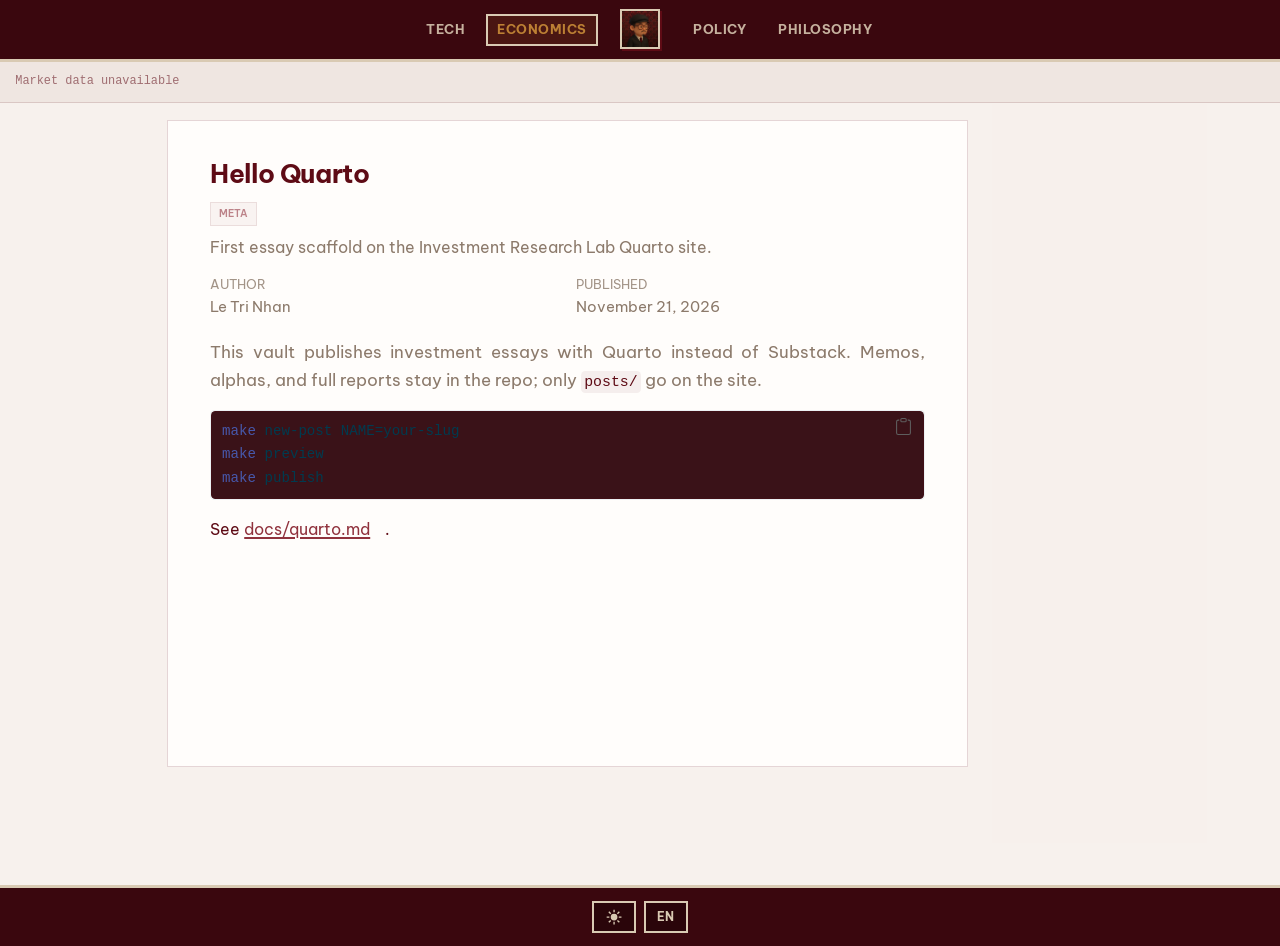
==== posts/hello-quarto/index.html @ e397a60c "Built site for gh-pages" ====
<!DOCTYPE html>
<html xmlns="http://www.w3.org/1999/xhtml" lang="en" xml:lang="en"><head>

<meta charset="utf-8">
<meta name="generator" content="quarto-1.7.32">

<meta name="viewport" content="width=device-width, initial-scale=1.0, user-scalable=yes">

<meta name="author" content="Le Tri Nhan">
<meta name="dcterms.date" content="2026-11-21">
<meta name="description" content="First essay scaffold on the Investment Research Lab Quarto site.">

<title>Hello Quarto – Economic Lab</title>
<style>
code{white-space: pre-wrap;}
span.smallcaps{font-variant: small-caps;}
div.columns{display: flex; gap: min(4vw, 1.5em);}
div.column{flex: auto; overflow-x: auto;}
div.hanging-indent{margin-left: 1.5em; text-indent: -1.5em;}
ul.task-list{list-style: none;}
ul.task-list li input[type="checkbox"] {
  width: 0.8em;
  margin: 0 0.8em 0.2em -1em; /* quarto-specific, see https://github.com/quarto-dev/quarto-cli/issues/4556 */ 
  vertical-align: middle;
}
/* CSS for syntax highlighting */
html { -webkit-text-size-adjust: 100%; }
pre > code.sourceCode { white-space: pre; position: relative; }
pre > code.sourceCode > span { display: inline-block; line-height: 1.25; }
pre > code.sourceCode > span:empty { height: 1.2em; }
.sourceCode { overflow: visible; }
code.sourceCode > span { color: inherit; text-decoration: inherit; }
div.sourceCode { margin: 1em 0; }
pre.sourceCode { margin: 0; }
@media screen {
div.sourceCode { overflow: auto; }
}
@media print {
pre > code.sourceCode { white-space: pre-wrap; }
pre > code.sourceCode > span { text-indent: -5em; padding-left: 5em; }
}
pre.numberSource code
  { counter-reset: source-line 0; }
pre.numberSource code > span
  { position: relative; left: -4em; counter-increment: source-line; }
pre.numberSource code > span > a:first-child::before
  { content: counter(source-line);
    position: relative; left: -1em; text-align: right; vertical-align: baseline;
    border: none; display: inline-block;
    -webkit-touch-callout: none; -webkit-user-select: none;
    -khtml-user-select: none; -moz-user-select: none;
    -ms-user-select: none; user-select: none;
    padding: 0 4px; width: 4em;
  }
pre.numberSource { margin-left: 3em;  padding-left: 4px; }
div.sourceCode
  {   }
@media screen {
pre > code.sourceCode > span > a:first-child::before { text-decoration: underline; }
}
</style>


<script src="../../site_libs/quarto-nav/quarto-nav.js"></script>
<script src="../../site_libs/quarto-nav/headroom.min.js"></script>
<link href="../../styles/favicon.svg" rel="icon" type="image/svg+xml">
<script src="../../site_libs/clipboard/clipboard.min.js"></script>
<script src="../../site_libs/quarto-html/quarto.js" type="module"></script>
<script src="../../site_libs/quarto-html/tabsets/tabsets.js" type="module"></script>
<script src="../../site_libs/quarto-html/popper.min.js"></script>
<script src="../../site_libs/quarto-html/tippy.umd.min.js"></script>
<script src="../../site_libs/quarto-html/anchor.min.js"></script>
<link href="../../site_libs/quarto-html/tippy.css" rel="stylesheet">
<link href="../../site_libs/quarto-html/quarto-syntax-highlighting-37eea08aefeeee20ff55810ff984fec1.css" rel="stylesheet" id="quarto-text-highlighting-styles">
<script src="../../site_libs/bootstrap/bootstrap.min.js"></script>
<link href="../../site_libs/bootstrap/bootstrap-icons.css" rel="stylesheet">
<link href="../../site_libs/bootstrap/bootstrap-223701aa025dce9971712043ead1b93d.min.css" rel="stylesheet" append-hash="true" id="quarto-bootstrap" data-mode="light">
<script id="quarto-search-options" type="application/json">{
  "language": {
    "search-no-results-text": "No results",
    "search-matching-documents-text": "matching documents",
    "search-copy-link-title": "Copy link to search",
    "search-hide-matches-text": "Hide additional matches",
    "search-more-match-text": "more match in this document",
    "search-more-matches-text": "more matches in this document",
    "search-clear-button-title": "Clear",
    "search-text-placeholder": "",
    "search-detached-cancel-button-title": "Cancel",
    "search-submit-button-title": "Submit",
    "search-label": "Search"
  }
}</script>
<script>
(function () {
  try {
    var t = localStorage.getItem("letrinhan-site-theme");
    if (t !== "light" && t !== "dark") {
      t = window.matchMedia("(prefers-color-scheme: light)").matches
        ? "light"
        : "dark";
    }
    document.documentElement.dataset.theme = t;
  } catch (e) {
    document.documentElement.dataset.theme = "dark";
  }

  try {
    var l = localStorage.getItem("letrinhan-site-locale");
    if (l !== "vi" && l !== "en") {
      l = (navigator.language || "vi").toLowerCase().startsWith("vi")
        ? "vi"
        : "en";
    }
    document.documentElement.dataset.lang = l;
  } catch (e) {
    document.documentElement.dataset.lang = "vi";
  }
})();
</script>


</head>

<body class="nav-fixed quarto-light">

<div id="quarto-search-results"></div>
  <header id="quarto-header" class="headroom fixed-top">
    <nav class="navbar navbar-expand-lg " data-bs-theme="dark">
      <div class="navbar-container container-fluid">
      <div class="navbar-brand-container mx-auto">
    <a href="../../index.html" class="navbar-brand navbar-brand-logo">
    <img src="../../styles/avatar.jpg" alt="Le Tri Nhan" class="navbar-logo">
    </a>
  </div>
          <button class="navbar-toggler" type="button" data-bs-toggle="collapse" data-bs-target="#navbarCollapse" aria-controls="navbarCollapse" role="menu" aria-expanded="false" aria-label="Toggle navigation" onclick="if (window.quartoToggleHeadroom) { window.quartoToggleHeadroom(); }">
  <span class="navbar-toggler-icon"></span>
</button>
          <div class="collapse navbar-collapse" id="navbarCollapse">
            <ul class="navbar-nav navbar-nav-scroll me-auto">
  <li class="nav-item">
    <a class="nav-link" href="https://letrinhandn.github.io/tech-lab/"> 
<span class="menu-text">Tech</span></a>
  </li>  
  <li class="nav-item">
    <a class="nav-link" href="https://letrinhandn.github.io/economic-lab/"> 
<span class="menu-text">Economics</span></a>
  </li>  
</ul>
            <ul class="navbar-nav navbar-nav-scroll ms-auto">
  <li class="nav-item">
    <a class="nav-link" href="https://letrinhandn.github.io/policy-lab/"> 
<span class="menu-text">Policy</span></a>
  </li>  
  <li class="nav-item">
    <a class="nav-link" href="https://letrinhandn.github.io/philosophy-lab/"> 
<span class="menu-text">Philosophy</span></a>
  </li>  
</ul>
          </div> <!-- /navcollapse -->
            <div class="quarto-navbar-tools">
</div>
      </div> <!-- /container-fluid -->
    </nav>
</header>
<!-- content -->
<div id="quarto-content" class="quarto-container page-columns page-rows-contents page-layout-article page-navbar">
<!-- sidebar -->
<!-- margin-sidebar -->
    <div id="quarto-margin-sidebar" class="sidebar margin-sidebar zindex-bottom">
        
    </div>
<!-- main -->
<main class="content" id="quarto-document-content">

<header id="title-block-header" class="quarto-title-block default">
<div class="quarto-title">
<h1 class="title">Hello Quarto</h1>
  <div class="quarto-categories">
    <div class="quarto-category">meta</div>
  </div>
  </div>

<div>
  <div class="description">
    First essay scaffold on the Investment Research Lab Quarto site.
  </div>
</div>


<div class="quarto-title-meta">

    <div>
    <div class="quarto-title-meta-heading">Author</div>
    <div class="quarto-title-meta-contents">
             <p>Le Tri Nhan </p>
          </div>
  </div>
    
    <div>
    <div class="quarto-title-meta-heading">Published</div>
    <div class="quarto-title-meta-contents">
      <p class="date">November 21, 2026</p>
    </div>
  </div>
  
    
  </div>
  


</header>


<p>This vault publishes investment essays with Quarto instead of Substack. Memos, alphas, and full reports stay in the repo; only <code>posts/</code> go on the site.</p>
<div class="sourceCode" id="cb1"><pre class="sourceCode bash code-with-copy"><code class="sourceCode bash"><span id="cb1-1"><a href="#cb1-1" aria-hidden="true" tabindex="-1"></a><span class="fu">make</span> new-post NAME=your-slug</span>
<span id="cb1-2"><a href="#cb1-2" aria-hidden="true" tabindex="-1"></a><span class="fu">make</span> preview</span>
<span id="cb1-3"><a href="#cb1-3" aria-hidden="true" tabindex="-1"></a><span class="fu">make</span> publish</span></code><button title="Copy to Clipboard" class="code-copy-button"><i class="bi"></i></button></pre></div>
<p>See <a href="../../docs/quarto.md">docs/quarto.md</a>.</p>



</main> <!-- /main -->
<script>
document.addEventListener("DOMContentLoaded", function () {
  var THEME_KEY = "letrinhan-site-theme";
  var LANG_KEY = "letrinhan-site-locale";

  /* Keep in sync with hub LOCAL_SITE_BASE + local preview ports */
  var PROD_ORIGIN = "https://letrinhandn.github.io";
  var LOCAL_BASE = {
    "tech-lab": "http://127.0.0.1:4202/",
    "economic-lab": "http://127.0.0.1:4203/",
    "policy-lab": "http://127.0.0.1:4204/",
    "philosophy-lab": "http://127.0.0.1:4201/",
    "letrinhan-site": "http://127.0.0.1:5173/letrinhan-site/",
  };
  var PORT_LAB = {
    "4201": "philosophy-lab",
    "4202": "tech-lab",
    "4203": "economic-lab",
    "4204": "policy-lab",
    "5173": "letrinhan-site",
  };

  function isLocalHost() {
    var h = location.hostname;
    return h === "localhost" || h === "127.0.0.1";
  }

  function resolveSiteHref(href) {
    if (!href || !isLocalHost()) return href;
    try {
      var url = new URL(href, location.href);
      if (url.hostname !== "letrinhandn.github.io") return href;
      var parts = url.pathname.split("/").filter(Boolean);
      var key = parts[0];
      if (!key || !LOCAL_BASE[key]) return href;
      var rest = parts.slice(1).join("/");
      if (!rest) return LOCAL_BASE[key];
      return (
        LOCAL_BASE[key] + rest + (url.pathname.endsWith("/") ? "/" : "")
      );
    } catch (e) {
      return href;
    }
  }

  function rewriteLocalNav() {
    if (!isLocalHost()) return;
    document
      .querySelectorAll('a[href*="letrinhandn.github.io"]')
      .forEach(function (a) {
        var next = resolveSiteHref(a.getAttribute("href"));
        if (next) a.setAttribute("href", next);
      });

    var labKey = PORT_LAB[location.port] || null;
    if (!labKey) {
      var m = location.pathname.match(
        /\/(tech-lab|economic-lab|policy-lab|philosophy-lab|letrinhan-site)(?:\/|$)/
      );
      if (m) labKey = m[1];
    }
    if (!labKey) return;

    var localHref = LOCAL_BASE[labKey];
    document.querySelectorAll(".navbar-nav .nav-link").forEach(function (a) {
      var href = a.getAttribute("href") || "";
      var on =
        href === localHref ||
        href.indexOf(PROD_ORIGIN + "/" + labKey) === 0 ||
        (localHref && href.indexOf(localHref) === 0);
      if (on) {
        a.classList.add("active");
        a.setAttribute("aria-current", "page");
      }
    });
  }

  var brand = document.querySelector(".navbar-brand");
  if (brand) {
    brand.setAttribute(
      "href",
      resolveSiteHref("https://letrinhandn.github.io/letrinhan-site/")
    );
  }

  rewriteLocalNav();

  document.querySelectorAll(".quarto-listing-category-title").forEach(function (el) {
    el.textContent = "Tags";
  });

  function readTheme() {
    try {
      var t = localStorage.getItem(THEME_KEY);
      if (t === "light" || t === "dark") return t;
    } catch (e) {}
    return document.documentElement.dataset.theme === "light" ? "light" : "dark";
  }

  function readLang() {
    try {
      var l = localStorage.getItem(LANG_KEY);
      if (l === "vi" || l === "en") return l;
    } catch (e) {}
    return (navigator.language || "vi").toLowerCase().startsWith("vi") ? "vi" : "en";
  }

  function sunSvg() {
    return '<svg viewBox="0 0 24 24" aria-hidden="true" fill="none" stroke="currentColor" stroke-width="2"><circle cx="12" cy="12" r="4"/><path stroke-linecap="square" d="M12 2v2M12 20v2M4.9 4.9l1.4 1.4M17.7 17.7l1.4 1.4M2 12h2M20 12h2M4.9 19.1l1.4-1.4M17.7 6.3l1.4-1.4"/></svg>';
  }

  function moonSvg() {
    return '<svg viewBox="0 0 24 24" aria-hidden="true" fill="currentColor"><path d="M20.5 14.2A8.5 8.5 0 0 1 9.8 3.5 7 7 0 1 0 20.5 14.2Z"/></svg>';
  }

  function applyTheme(theme) {
    document.documentElement.dataset.theme = theme;
    try {
      localStorage.setItem(THEME_KEY, theme);
    } catch (e) {}
    var btn = document.getElementById("theme-chip");
    if (btn) {
      btn.innerHTML = theme === "dark" ? moonSvg() : sunSvg();
      btn.setAttribute("aria-pressed", theme === "dark" ? "true" : "false");
    }
  }

  function applyLang(lang) {
    if (lang !== "vi" && lang !== "en") lang = "vi";
    try {
      localStorage.setItem(LANG_KEY, lang);
    } catch (e) {}
    document.documentElement.dataset.lang = lang;
    var btn = document.getElementById("lang-chip");
    if (btn) btn.textContent = lang === "vi" ? "VI" : "EN";
    buildLangToc(lang);
  }

  // Quarto skips TOC when headings live inside .lang-vi / .lang-en — rebuild for active locale
  function buildLangToc(lang) {
    var sidebar = document.getElementById("quarto-margin-sidebar");
    if (!sidebar) return;
    if (!document.querySelector(".lang-vi, .lang-en")) return;

    var root = document.querySelector(lang === "en" ? ".lang-en" : ".lang-vi");
    if (!root) {
      sidebar.innerHTML = "";
      return;
    }

    var heads = root.querySelectorAll("h2, h3");
    if (!heads.length) {
      sidebar.innerHTML = "";
      return;
    }

    var title = lang === "en" ? "On this page" : "Trong trang này";
    var html =
      '<nav id="TOC" role="doc-toc">' +
      '<h2 id="toc-title">' +
      title +
      "</h2><ul class=\"summary\">";

    var pendingClose = false;
    heads.forEach(function (h) {
      var id = h.id;
      if (!id) {
        id = (h.getAttribute("data-anchor-id") || "").trim();
        if (id) h.id = id;
      }
      if (!id) return;
      var text = (h.textContent || "").replace(/\s+/g, " ").trim();
      if (!text) return;
      var level = h.tagName.toLowerCase() === "h3" ? 3 : 2;
      if (level === 2) {
        if (pendingClose) html += "</ul></li>";
        html +=
          '<li><a href="#' +
          id +
          '" class="nav-link">' +
          text +
          '</a><ul>';
        pendingClose = true;
      } else {
        if (!pendingClose) {
          html += "<li><ul>";
          pendingClose = true;
        }
        html +=
          '<li><a href="#' +
          id +
          '" class="nav-link">' +
          text +
          "</a></li>";
      }
    });
    if (pendingClose) html += "</ul></li>";
    html += "</ul></nav>";
    sidebar.innerHTML = html;
  }

  function ensureFooterHost() {
    var footer = document.getElementById("quarto-footer");
    if (!footer) {
      footer = document.createElement("footer");
      footer.id = "quarto-footer";
      footer.className = "footer bg-primary lab-site-footer";
      document.body.appendChild(footer);
    }
    footer.classList.add("lab-site-footer");
    var nav = footer.querySelector(".nav-footer");
    if (!nav) {
      nav = document.createElement("div");
      nav.className = "nav-footer";
      footer.appendChild(nav);
    }
    return nav;
  }

  if (!document.getElementById("site-controls")) {
    var host = ensureFooterHost();
    var wrap = document.createElement("div");
    wrap.className = "site-controls";
    wrap.id = "site-controls";

    var themeBtn = document.createElement("button");
    themeBtn.type = "button";
    themeBtn.className = "header-chip is-icon";
    themeBtn.id = "theme-chip";
    themeBtn.setAttribute("aria-label", "Toggle theme");
    themeBtn.title = "Toggle theme";
    themeBtn.addEventListener("click", function () {
      applyTheme(readTheme() === "dark" ? "light" : "dark");
    });

    var langBtn = document.createElement("button");
    langBtn.type = "button";
    langBtn.className = "header-chip";
    langBtn.id = "lang-chip";
    langBtn.setAttribute("aria-label", "Toggle language");
    langBtn.title = "Toggle language";
    langBtn.addEventListener("click", function () {
      applyLang(readLang() === "vi" ? "en" : "vi");
    });

    wrap.appendChild(themeBtn);
    wrap.appendChild(langBtn);
    host.appendChild(wrap);
  }

  applyTheme(readTheme());
  applyLang(readLang());
});
</script>
<style>
  :root {
    /* Must match .navbar height in quarto.scss (logo + pad*2 + cream border) */
    --lab-navbar-h: calc(40px + 0.55rem * 2 + 3px);
    --lab-ticker-h: 2.45rem;
  }

  @media (max-width: 991.98px) {
    :root {
      --lab-navbar-h: calc(36px + 0.45rem * 2 + 3px);
    }
  }

  /* Lives inside #quarto-header so Headroom hide/show moves navbar + ticker together */
  .lab-market-ticker {
    --ticker-bg: #2a050a;
    --ticker-fg: #d9cab3;
    --ticker-muted: rgba(217, 202, 179, 0.58);
    --ticker-accent: #bc8034;
    --ticker-up: #7dcea0;
    --ticker-down: #e08a8a;
    --ticker-card: #3a070e;
    --ticker-line: rgba(217, 202, 179, 0.22);

    position: relative;
    top: auto;
    left: auto;
    right: auto;
    z-index: 1;
    width: 100%;
    height: var(--lab-ticker-h);
    overflow: hidden;
    background: var(--ticker-bg);
    border-top: 0;
    border-bottom: 1px solid var(--ticker-line);
    color: var(--ticker-fg);
  }

  #quarto-header {
    /* Allow ticker to sit under navbar inside the same fixed/headroom shell */
    display: flex;
    flex-direction: column;
    align-items: stretch;
  }

  /* Mobile nav open → hide ticker under the dropdown */
  @media (max-width: 991.98px) {
    #quarto-header:has(#navbarCollapse.show) .lab-market-ticker {
      display: none !important;
      height: 0 !important;
      border: 0 !important;
    }
  }

  html[data-theme="light"] .lab-market-ticker {
    --ticker-bg: #efe6e1;
    --ticker-fg: #5e0b15;
    --ticker-muted: rgba(94, 11, 21, 0.55);
    --ticker-accent: #90323d;
    --ticker-up: #1f7a4d;
    --ticker-down: #a33b3b;
    --ticker-card: #fffdfb;
    --ticker-line: rgba(94, 11, 21, 0.14);
  }

  .lab-ticker-viewport {
    height: 100%;
    overflow: hidden;
    mask-image: linear-gradient(90deg, transparent, #000 1.5%, #000 98.5%, transparent);
  }

  .lab-ticker-track {
    display: flex;
    align-items: center;
    width: max-content;
    height: 100%;
    gap: 0.5rem;
    padding: 0 0.65rem;
    will-change: transform;
    animation: lab-ticker-x 70s linear infinite;
  }

  .lab-market-ticker:hover .lab-ticker-track {
    animation-play-state: paused;
  }

  @keyframes lab-ticker-x {
    from { transform: translateX(0); }
    to { transform: translateX(-50%); }
  }

  .lab-ticker-card {
    display: grid;
    grid-template-columns: auto auto;
    grid-template-rows: auto auto;
    column-gap: 0.8rem;
    row-gap: 0.04rem;
    align-items: baseline;
    min-width: 9.4rem;
    padding: 0.26rem 0.65rem;
    background: var(--ticker-card);
    border: 1px solid var(--ticker-line);
    border-radius: 0;
    font-family: ui-monospace, "SF Mono", "IBM Plex Mono", Menlo, monospace;
    font-size: 0.68rem;
    line-height: 1.2;
    white-space: nowrap;
  }

  .lab-ticker-sym {
    grid-column: 1;
    grid-row: 1;
    color: var(--ticker-fg);
    font-weight: 650;
    letter-spacing: 0.03em;
  }

  .lab-ticker-px {
    grid-column: 2;
    grid-row: 1;
    justify-self: end;
    color: var(--ticker-accent);
    font-weight: 700;
  }

  .lab-ticker-from {
    grid-column: 1;
    grid-row: 2;
    color: var(--ticker-muted);
    font-size: 0.6rem;
  }

  .lab-ticker-chg {
    grid-column: 2;
    grid-row: 2;
    justify-self: end;
    font-size: 0.6rem;
    font-weight: 650;
  }

  .lab-ticker-chg.up { color: var(--ticker-up); }
  .lab-ticker-chg.down { color: var(--ticker-down); }
  .lab-ticker-chg.flat { color: var(--ticker-muted); }

  .lab-ticker-status {
    display: flex;
    align-items: center;
    height: 100%;
    padding: 0 0.9rem;
    font-family: ui-monospace, "SF Mono", Menlo, monospace;
    font-size: 0.7rem;
    color: var(--ticker-muted);
  }

  /* Content clears real navbar + ticker (not the oversized lab-header-offset alone) */
  body.nav-fixed {
    padding-top: calc(var(--lab-navbar-h) + var(--lab-ticker-h)) !important;
  }

  .sidebar.margin-sidebar,
  .sidebar.toc-left,
  #quarto-margin-sidebar.sidebar.margin-sidebar,
  #quarto-margin-sidebar {
    top: calc(var(--lab-navbar-h) + var(--lab-ticker-h)) !important;
    max-height: calc(100vh - var(--lab-navbar-h) - var(--lab-ticker-h) - 1.25rem) !important;
  }

  #quarto-margin-sidebar .quarto-listing-category-title,
  #quarto-margin-sidebar #toc-title,
  #quarto-margin-sidebar nav[role="doc-toc"] > h2 {
    scroll-margin-top: calc(var(--lab-navbar-h) + var(--lab-ticker-h) + 0.75rem);
  }

  @media (prefers-reduced-motion: reduce) {
    .lab-ticker-track {
      animation: none;
    }
  }
</style>

<script>
(function () {
  /* Mix: crypto + gold + equity ETFs (Binance stock tokens) + FX */
  var BINANCE = [
    { symbol: "BTCUSDT", label: "BTC", source: "Binance", digits: 2, prefix: "$" },
    { symbol: "ETHUSDT", label: "ETH", source: "Binance", digits: 2, prefix: "$" },
    { symbol: "SOLUSDT", label: "SOL", source: "Binance", digits: 2, prefix: "$" },
    { symbol: "PAXGUSDT", label: "GOLD", source: "PAXG", digits: 2, prefix: "$" },
    { symbol: "SPYBUSDT", label: "SPY", source: "Binance", digits: 2, prefix: "$" },
    { symbol: "QQQBUSDT", label: "QQQ", source: "Binance", digits: 2, prefix: "$" },
  ];

  var FX_TO = ["EUR", "JPY", "GBP", "CNY"];

  function syncNavbarHeight() {
    // Measure navbar only — ticker is a sibling inside #quarto-header
    var nav = document.querySelector("#quarto-header .navbar");
    if (!nav) return;
    var h = Math.ceil(nav.getBoundingClientRect().height);
    if (h > 0) {
      document.documentElement.style.setProperty("--lab-navbar-h", h + "px");
    }
  }

  function fmt(n, d) {
    if (!isFinite(n)) return "—";
    return Number(n).toLocaleString("en-US", {
      minimumFractionDigits: d,
      maximumFractionDigits: d,
    });
  }

  function cardHtml(row) {
    var chg = Number(row.chg);
    var cls = chg > 0.005 ? "up" : chg < -0.005 ? "down" : "flat";
    var sign = chg > 0 ? "+" : "";
    var px = (row.prefix || "") + fmt(row.price, row.digits);
    return (
      '<article class="lab-ticker-card">' +
      '<span class="lab-ticker-sym">' + row.label + "</span>" +
      '<span class="lab-ticker-px">' + px + "</span>" +
      '<span class="lab-ticker-from">From ' + row.source + "</span>" +
      '<span class="lab-ticker-chg ' + cls + '">' + sign + fmt(chg, 2) + "%</span>" +
      "</article>"
    );
  }

  function render(bar, rows) {
    var viewport = bar.querySelector(".lab-ticker-viewport");
    if (!viewport) return;
    var html = rows.map(cardHtml).join("");
    viewport.innerHTML =
      '<div class="lab-ticker-track">' + html + html + "</div>";
  }

  function pctChg(now, prev) {
    if (!isFinite(now) || !isFinite(prev) || prev === 0) return 0;
    return ((now - prev) / prev) * 100;
  }

  function isoDaysAgo(n) {
    var d = new Date();
    d.setUTCDate(d.getUTCDate() - n);
    return d.toISOString().slice(0, 10);
  }

  function buildFxRows(latest, prior) {
    if (!latest || !latest.rates) return [];
    var lr = latest.rates;
    var pr = (prior && prior.rates) || {};
    var rows = [];

    // Quote as conventional pairs
    if (lr.EUR) {
      var eurNow = 1 / lr.EUR;
      var eurPrev = pr.EUR ? 1 / pr.EUR : NaN;
      rows.push({
        label: "EUR/USD",
        price: eurNow,
        chg: pctChg(eurNow, eurPrev),
        source: "ECB",
        digits: 4,
        prefix: "",
      });
    }
    if (lr.GBP) {
      var gbpNow = 1 / lr.GBP;
      var gbpPrev = pr.GBP ? 1 / pr.GBP : NaN;
      rows.push({
        label: "GBP/USD",
        price: gbpNow,
        chg: pctChg(gbpNow, gbpPrev),
        source: "ECB",
        digits: 4,
        prefix: "",
      });
    }
    if (lr.JPY) {
      rows.push({
        label: "USD/JPY",
        price: lr.JPY,
        chg: pctChg(lr.JPY, pr.JPY),
        source: "ECB",
        digits: 2,
        prefix: "",
      });
    }
    if (lr.CNY) {
      rows.push({
        label: "USD/CNY",
        price: lr.CNY,
        chg: pctChg(lr.CNY, pr.CNY),
        source: "ECB",
        digits: 3,
        prefix: "",
      });
    }
    return rows;
  }

  function fetchFxPair() {
    var to = FX_TO.join(",");
    var latestUrl =
      "https://api.frankfurter.app/latest?from=USD&to=" + to;
    // ~1 trading day back; fall back further if weekend/holiday
    var priorUrl =
      "https://api.frankfurter.app/" + isoDaysAgo(1) + "?from=USD&to=" + to;

    return Promise.all([
      fetch(latestUrl).then(function (r) { return r.json(); }),
      fetch(priorUrl)
        .then(function (r) {
          if (!r.ok) throw new Error("prior");
          return r.json();
        })
        .catch(function () {
          return fetch(
            "https://api.frankfurter.app/" + isoDaysAgo(3) + "?from=USD&to=" + to
          ).then(function (r) { return r.json(); });
        }),
    ])
      .then(function (pair) {
        return buildFxRows(pair[0], pair[1]);
      })
      .catch(function () {
        return [];
      });
  }

  function mount() {
    if (document.getElementById("lab-market-ticker")) return;

    var bar = document.createElement("div");
    bar.id = "lab-market-ticker";
    bar.className = "lab-market-ticker";
    bar.setAttribute("aria-label", "Live market ticker");
    bar.innerHTML =
      '<div class="lab-ticker-status">Loading markets…</div>' +
      '<div class="lab-ticker-viewport" hidden></div>';

    var header = document.getElementById("quarto-header");
    if (header) {
      // Inside header → Headroom translateY(-100%) hides navbar + ticker together
      header.appendChild(bar);
    } else {
      document.body.insertBefore(bar, document.body.firstChild);
    }

    syncNavbarHeight();
    window.addEventListener("resize", syncNavbarHeight);
    requestAnimationFrame(syncNavbarHeight);
    setTimeout(syncNavbarHeight, 120);
    // Headroom may have sized header before ticker mounted — nudge a reflow
    setTimeout(function () {
      syncNavbarHeight();
      window.dispatchEvent(new Event("resize"));
    }, 280);

    var binanceUrl =
      "https://api.binance.com/api/v3/ticker/24hr?symbols=" +
      encodeURIComponent(JSON.stringify(BINANCE.map(function (p) { return p.symbol; })));

    Promise.all([
      fetch(binanceUrl).then(function (r) { return r.json(); }),
      fetchFxPair(),
    ])
      .then(function (out) {
        var tickers = out[0];
        var fxRows = out[1] || [];
        if (!Array.isArray(tickers)) throw new Error("bad binance payload");

        var bySym = {};
        tickers.forEach(function (t) { bySym[t.symbol] = t; });

        var rows = BINANCE.map(function (p) {
          var t = bySym[p.symbol] || {};
          return {
            label: p.label,
            price: Number(t.lastPrice),
            chg: Number(t.priceChangePercent),
            source: p.source,
            digits: p.digits,
            prefix: p.prefix,
          };
        }).filter(function (r) { return isFinite(r.price); });

        rows = rows.concat(fxRows);
        if (!rows.length) throw new Error("empty");

        bar.querySelector(".lab-ticker-status").hidden = true;
        var viewport = bar.querySelector(".lab-ticker-viewport");
        viewport.hidden = false;
        render(bar, rows);
        syncNavbarHeight();
      })
      .catch(function () {
        bar.querySelector(".lab-ticker-status").textContent =
          "Market data unavailable";
      });
  }

  if (document.readyState === "loading") {
    document.addEventListener("DOMContentLoaded", mount);
  } else {
    mount();
  }
})();
</script>
<script id="quarto-html-after-body" type="application/javascript">
  window.document.addEventListener("DOMContentLoaded", function (event) {
    const icon = "";
    const anchorJS = new window.AnchorJS();
    anchorJS.options = {
      placement: 'right',
      icon: icon
    };
    anchorJS.add('.anchored');
    const isCodeAnnotation = (el) => {
      for (const clz of el.classList) {
        if (clz.startsWith('code-annotation-')) {                     
          return true;
        }
      }
      return false;
    }
    const onCopySuccess = function(e) {
      // button target
      const button = e.trigger;
      // don't keep focus
      button.blur();
      // flash "checked"
      button.classList.add('code-copy-button-checked');
      var currentTitle = button.getAttribute("title");
      button.setAttribute("title", "Copied!");
      let tooltip;
      if (window.bootstrap) {
        button.setAttribute("data-bs-toggle", "tooltip");
        button.setAttribute("data-bs-placement", "left");
        button.setAttribute("data-bs-title", "Copied!");
        tooltip = new bootstrap.Tooltip(button, 
          { trigger: "manual", 
            customClass: "code-copy-button-tooltip",
            offset: [0, -8]});
        tooltip.show();    
      }
      setTimeout(function() {
        if (tooltip) {
          tooltip.hide();
          button.removeAttribute("data-bs-title");
          button.removeAttribute("data-bs-toggle");
          button.removeAttribute("data-bs-placement");
        }
        button.setAttribute("title", currentTitle);
        button.classList.remove('code-copy-button-checked');
      }, 1000);
      // clear code selection
      e.clearSelection();
    }
    const getTextToCopy = function(trigger) {
        const codeEl = trigger.previousElementSibling.cloneNode(true);
        for (const childEl of codeEl.children) {
          if (isCodeAnnotation(childEl)) {
            childEl.remove();
          }
        }
        return codeEl.innerText;
    }
    const clipboard = new window.ClipboardJS('.code-copy-button:not([data-in-quarto-modal])', {
      text: getTextToCopy
    });
    clipboard.on('success', onCopySuccess);
    if (window.document.getElementById('quarto-embedded-source-code-modal')) {
      const clipboardModal = new window.ClipboardJS('.code-copy-button[data-in-quarto-modal]', {
        text: getTextToCopy,
        container: window.document.getElementById('quarto-embedded-source-code-modal')
      });
      clipboardModal.on('success', onCopySuccess);
    }
      var localhostRegex = new RegExp(/^(?:http|https):\/\/localhost\:?[0-9]*\//);
      var mailtoRegex = new RegExp(/^mailto:/);
        var filterRegex = new RegExp("https:\/\/letrinhandn\.github\.io\/economic-lab");
      var isInternal = (href) => {
          return filterRegex.test(href) || localhostRegex.test(href) || mailtoRegex.test(href);
      }
      // Inspect non-navigation links and adorn them if external
     var links = window.document.querySelectorAll('a[href]:not(.nav-link):not(.navbar-brand):not(.toc-action):not(.sidebar-link):not(.sidebar-item-toggle):not(.pagination-link):not(.no-external):not([aria-hidden]):not(.dropdown-item):not(.quarto-navigation-tool):not(.about-link)');
      for (var i=0; i<links.length; i++) {
        const link = links[i];
        if (!isInternal(link.href)) {
          // undo the damage that might have been done by quarto-nav.js in the case of
          // links that we want to consider external
          if (link.dataset.originalHref !== undefined) {
            link.href = link.dataset.originalHref;
          }
            // target, if specified
            link.setAttribute("target", "_blank");
            if (link.getAttribute("rel") === null) {
              link.setAttribute("rel", "noopener");
            }
        }
      }
    function tippyHover(el, contentFn, onTriggerFn, onUntriggerFn) {
      const config = {
        allowHTML: true,
        maxWidth: 500,
        delay: 100,
        arrow: false,
        appendTo: function(el) {
            return el.parentElement;
        },
        interactive: true,
        interactiveBorder: 10,
        theme: 'quarto',
        placement: 'bottom-start',
      };
      if (contentFn) {
        config.content = contentFn;
      }
      if (onTriggerFn) {
        config.onTrigger = onTriggerFn;
      }
      if (onUntriggerFn) {
        config.onUntrigger = onUntriggerFn;
      }
      window.tippy(el, config); 
    }
    const noterefs = window.document.querySelectorAll('a[role="doc-noteref"]');
    for (var i=0; i<noterefs.length; i++) {
      const ref = noterefs[i];
      tippyHover(ref, function() {
        // use id or data attribute instead here
        let href = ref.getAttribute('data-footnote-href') || ref.getAttribute('href');
        try { href = new URL(href).hash; } catch {}
        const id = href.replace(/^#\/?/, "");
        const note = window.document.getElementById(id);
        if (note) {
          return note.innerHTML;
        } else {
          return "";
        }
      });
    }
    const xrefs = window.document.querySelectorAll('a.quarto-xref');
    const processXRef = (id, note) => {
      // Strip column container classes
      const stripColumnClz = (el) => {
        el.classList.remove("page-full", "page-columns");
        if (el.children) {
          for (const child of el.children) {
            stripColumnClz(child);
          }
        }
      }
      stripColumnClz(note)
      if (id === null || id.startsWith('sec-')) {
        // Special case sections, only their first couple elements
        const container = document.createElement("div");
        if (note.children && note.children.length > 2) {
          container.appendChild(note.children[0].cloneNode(true));
          for (let i = 1; i < note.children.length; i++) {
            const child = note.children[i];
            if (child.tagName === "P" && child.innerText === "") {
              continue;
            } else {
              container.appendChild(child.cloneNode(true));
              break;
            }
          }
          if (window.Quarto?.typesetMath) {
            window.Quarto.typesetMath(container);
          }
          return container.innerHTML
        } else {
          if (window.Quarto?.typesetMath) {
            window.Quarto.typesetMath(note);
          }
          return note.innerHTML;
        }
      } else {
        // Remove any anchor links if they are present
        const anchorLink = note.querySelector('a.anchorjs-link');
        if (anchorLink) {
          anchorLink.remove();
        }
        if (window.Quarto?.typesetMath) {
          window.Quarto.typesetMath(note);
        }
        if (note.classList.contains("callout")) {
          return note.outerHTML;
        } else {
          return note.innerHTML;
        }
      }
    }
    for (var i=0; i<xrefs.length; i++) {
      const xref = xrefs[i];
      tippyHover(xref, undefined, function(instance) {
        instance.disable();
        let url = xref.getAttribute('href');
        let hash = undefined; 
        if (url.startsWith('#')) {
          hash = url;
        } else {
          try { hash = new URL(url).hash; } catch {}
        }
        if (hash) {
          const id = hash.replace(/^#\/?/, "");
          const note = window.document.getElementById(id);
          if (note !== null) {
            try {
              const html = processXRef(id, note.cloneNode(true));
              instance.setContent(html);
            } finally {
              instance.enable();
              instance.show();
            }
          } else {
            // See if we can fetch this
            fetch(url.split('#')[0])
            .then(res => res.text())
            .then(html => {
              const parser = new DOMParser();
              const htmlDoc = parser.parseFromString(html, "text/html");
              const note = htmlDoc.getElementById(id);
              if (note !== null) {
                const html = processXRef(id, note);
                instance.setContent(html);
              } 
            }).finally(() => {
              instance.enable();
              instance.show();
            });
          }
        } else {
          // See if we can fetch a full url (with no hash to target)
          // This is a special case and we should probably do some content thinning / targeting
          fetch(url)
          .then(res => res.text())
          .then(html => {
            const parser = new DOMParser();
            const htmlDoc = parser.parseFromString(html, "text/html");
            const note = htmlDoc.querySelector('main.content');
            if (note !== null) {
              // This should only happen for chapter cross references
              // (since there is no id in the URL)
              // remove the first header
              if (note.children.length > 0 && note.children[0].tagName === "HEADER") {
                note.children[0].remove();
              }
              const html = processXRef(null, note);
              instance.setContent(html);
            } 
          }).finally(() => {
            instance.enable();
            instance.show();
          });
        }
      }, function(instance) {
      });
    }
        let selectedAnnoteEl;
        const selectorForAnnotation = ( cell, annotation) => {
          let cellAttr = 'data-code-cell="' + cell + '"';
          let lineAttr = 'data-code-annotation="' +  annotation + '"';
          const selector = 'span[' + cellAttr + '][' + lineAttr + ']';
          return selector;
        }
        const selectCodeLines = (annoteEl) => {
          const doc = window.document;
          const targetCell = annoteEl.getAttribute("data-target-cell");
          const targetAnnotation = annoteEl.getAttribute("data-target-annotation");
          const annoteSpan = window.document.querySelector(selectorForAnnotation(targetCell, targetAnnotation));
          const lines = annoteSpan.getAttribute("data-code-lines").split(",");
          const lineIds = lines.map((line) => {
            return targetCell + "-" + line;
          })
          let top = null;
          let height = null;
          let parent = null;
          if (lineIds.length > 0) {
              //compute the position of the single el (top and bottom and make a div)
              const el = window.document.getElementById(lineIds[0]);
              top = el.offsetTop;
              height = el.offsetHeight;
              parent = el.parentElement.parentElement;
            if (lineIds.length > 1) {
              const lastEl = window.document.getElementById(lineIds[lineIds.length - 1]);
              const bottom = lastEl.offsetTop + lastEl.offsetHeight;
              height = bottom - top;
            }
            if (top !== null && height !== null && parent !== null) {
              // cook up a div (if necessary) and position it 
              let div = window.document.getElementById("code-annotation-line-highlight");
              if (div === null) {
                div = window.document.createElement("div");
                div.setAttribute("id", "code-annotation-line-highlight");
                div.style.position = 'absolute';
                parent.appendChild(div);
              }
              div.style.top = top - 2 + "px";
              div.style.height = height + 4 + "px";
              div.style.left = 0;
              let gutterDiv = window.document.getElementById("code-annotation-line-highlight-gutter");
              if (gutterDiv === null) {
                gutterDiv = window.document.createElement("div");
                gutterDiv.setAttribute("id", "code-annotation-line-highlight-gutter");
                gutterDiv.style.position = 'absolute';
                const codeCell = window.document.getElementById(targetCell);
                const gutter = codeCell.querySelector('.code-annotation-gutter');
                gutter.appendChild(gutterDiv);
              }
              gutterDiv.style.top = top - 2 + "px";
              gutterDiv.style.height = height + 4 + "px";
            }
            selectedAnnoteEl = annoteEl;
          }
        };
        const unselectCodeLines = () => {
          const elementsIds = ["code-annotation-line-highlight", "code-annotation-line-highlight-gutter"];
          elementsIds.forEach((elId) => {
            const div = window.document.getElementById(elId);
            if (div) {
              div.remove();
            }
          });
          selectedAnnoteEl = undefined;
        };
          // Handle positioning of the toggle
      window.addEventListener(
        "resize",
        throttle(() => {
          elRect = undefined;
          if (selectedAnnoteEl) {
            selectCodeLines(selectedAnnoteEl);
          }
        }, 10)
      );
      function throttle(fn, ms) {
      let throttle = false;
      let timer;
        return (...args) => {
          if(!throttle) { // first call gets through
              fn.apply(this, args);
              throttle = true;
          } else { // all the others get throttled
              if(timer) clearTimeout(timer); // cancel #2
              timer = setTimeout(() => {
                fn.apply(this, args);
                timer = throttle = false;
              }, ms);
          }
        };
      }
        // Attach click handler to the DT
        const annoteDls = window.document.querySelectorAll('dt[data-target-cell]');
        for (const annoteDlNode of annoteDls) {
          annoteDlNode.addEventListener('click', (event) => {
            const clickedEl = event.target;
            if (clickedEl !== selectedAnnoteEl) {
              unselectCodeLines();
              const activeEl = window.document.querySelector('dt[data-target-cell].code-annotation-active');
              if (activeEl) {
                activeEl.classList.remove('code-annotation-active');
              }
              selectCodeLines(clickedEl);
              clickedEl.classList.add('code-annotation-active');
            } else {
              // Unselect the line
              unselectCodeLines();
              clickedEl.classList.remove('code-annotation-active');
            }
          });
        }
    const findCites = (el) => {
      const parentEl = el.parentElement;
      if (parentEl) {
        const cites = parentEl.dataset.cites;
        if (cites) {
          return {
            el,
            cites: cites.split(' ')
          };
        } else {
          return findCites(el.parentElement)
        }
      } else {
        return undefined;
      }
    };
    var bibliorefs = window.document.querySelectorAll('a[role="doc-biblioref"]');
    for (var i=0; i<bibliorefs.length; i++) {
      const ref = bibliorefs[i];
      const citeInfo = findCites(ref);
      if (citeInfo) {
        tippyHover(citeInfo.el, function() {
          var popup = window.document.createElement('div');
          citeInfo.cites.forEach(function(cite) {
            var citeDiv = window.document.createElement('div');
            citeDiv.classList.add('hanging-indent');
            citeDiv.classList.add('csl-entry');
            var biblioDiv = window.document.getElementById('ref-' + cite);
            if (biblioDiv) {
              citeDiv.innerHTML = biblioDiv.innerHTML;
            }
            popup.appendChild(citeDiv);
          });
          return popup.innerHTML;
        });
      }
    }
  });
  </script>
</div> <!-- /content -->




</body></html>
---- site_libs/quarto-html/tippy.css ----
.tippy-box[data-animation=fade][data-state=hidden]{opacity:0}[data-tippy-root]{max-width:calc(100vw - 10px)}.tippy-box{position:relative;background-color:#333;color:#fff;border-radius:4px;font-size:14px;line-height:1.4;white-space:normal;outline:0;transition-property:transform,visibility,opacity}.tippy-box[data-placement^=top]>.tippy-arrow{bottom:0}.tippy-box[data-placement^=top]>.tippy-arrow:before{bottom:-7px;left:0;border-width:8px 8px 0;border-top-color:initial;transform-origin:center top}.tippy-box[data-placement^=bottom]>.tippy-arrow{top:0}.tippy-box[data-placement^=bottom]>.tippy-arrow:before{top:-7px;left:0;border-width:0 8px 8px;border-bottom-color:initial;transform-origin:center bottom}.tippy-box[data-placement^=left]>.tippy-arrow{right:0}.tippy-box[data-placement^=left]>.tippy-arrow:before{border-width:8px 0 8px 8px;border-left-color:initial;right:-7px;transform-origin:center left}.tippy-box[data-placement^=right]>.tippy-arrow{left:0}.tippy-box[data-placement^=right]>.tippy-arrow:before{left:-7px;border-width:8px 8px 8px 0;border-right-color:initial;transform-origin:center right}.tippy-box[data-inertia][data-state=visible]{transition-timing-function:cubic-bezier(.54,1.5,.38,1.11)}.tippy-arrow{width:16px;height:16px;color:#333}.tippy-arrow:before{content:"";position:absolute;border-color:transparent;border-style:solid}.tippy-content{position:relative;padding:5px 9px;z-index:1}
---- site_libs/quarto-html/quarto-syntax-highlighting-37eea08aefeeee20ff55810ff984fec1.css ----
/* quarto syntax highlight colors */
:root {
  --quarto-hl-ot-color: #003B4F;
  --quarto-hl-at-color: #657422;
  --quarto-hl-ss-color: #20794D;
  --quarto-hl-an-color: #5E5E5E;
  --quarto-hl-fu-color: #4758AB;
  --quarto-hl-st-color: #20794D;
  --quarto-hl-cf-color: #003B4F;
  --quarto-hl-op-color: #5E5E5E;
  --quarto-hl-er-color: #AD0000;
  --quarto-hl-bn-color: #AD0000;
  --quarto-hl-al-color: #AD0000;
  --quarto-hl-va-color: #111111;
  --quarto-hl-bu-color: inherit;
  --quarto-hl-ex-color: inherit;
  --quarto-hl-pp-color: #AD0000;
  --quarto-hl-in-color: #5E5E5E;
  --quarto-hl-vs-color: #20794D;
  --quarto-hl-wa-color: #5E5E5E;
  --quarto-hl-do-color: #5E5E5E;
  --quarto-hl-im-color: #00769E;
  --quarto-hl-ch-color: #20794D;
  --quarto-hl-dt-color: #AD0000;
  --quarto-hl-fl-color: #AD0000;
  --quarto-hl-co-color: #5E5E5E;
  --quarto-hl-cv-color: #5E5E5E;
  --quarto-hl-cn-color: #8f5902;
  --quarto-hl-sc-color: #5E5E5E;
  --quarto-hl-dv-color: #AD0000;
  --quarto-hl-kw-color: #003B4F;
}

/* other quarto variables */
:root {
  --quarto-font-monospace: SFMono-Regular, Menlo, Monaco, Consolas, "Liberation Mono", "Courier New", monospace;
}

/* syntax highlight based on Pandoc's rules */
pre > code.sourceCode > span {
  color: #003B4F;
}

code.sourceCode > span {
  color: #003B4F;
}

div.sourceCode,
div.sourceCode pre.sourceCode {
  color: #003B4F;
}

/* Normal */
code span {
  color: #003B4F;
}

/* Alert */
code span.al {
  color: #AD0000;
  font-style: inherit;
}

/* Annotation */
code span.an {
  color: #5E5E5E;
  font-style: inherit;
}

/* Attribute */
code span.at {
  color: #657422;
  font-style: inherit;
}

/* BaseN */
code span.bn {
  color: #AD0000;
  font-style: inherit;
}

/* BuiltIn */
code span.bu {
  font-style: inherit;
}

/* ControlFlow */
code span.cf {
  color: #003B4F;
  font-weight: bold;
  font-style: inherit;
}

/* Char */
code span.ch {
  color: #20794D;
  font-style: inherit;
}

/* Constant */
code span.cn {
  color: #8f5902;
  font-style: inherit;
}

/* Comment */
code span.co {
  color: #5E5E5E;
  font-style: inherit;
}

/* CommentVar */
code span.cv {
  color: #5E5E5E;
  font-style: italic;
}

/* Documentation */
code span.do {
  color: #5E5E5E;
  font-style: italic;
}

/* DataType */
code span.dt {
  color: #AD0000;
  font-style: inherit;
}

/* DecVal */
code span.dv {
  color: #AD0000;
  font-style: inherit;
}

/* Error */
code span.er {
  color: #AD0000;
  font-style: inherit;
}

/* Extension */
code span.ex {
  font-style: inherit;
}

/* Float */
code span.fl {
  color: #AD0000;
  font-style: inherit;
}

/* Function */
code span.fu {
  color: #4758AB;
  font-style: inherit;
}

/* Import */
code span.im {
  color: #00769E;
  font-style: inherit;
}

/* Information */
code span.in {
  color: #5E5E5E;
  font-style: inherit;
}

/* Keyword */
code span.kw {
  color: #003B4F;
  font-weight: bold;
  font-style: inherit;
}

/* Operator */
code span.op {
  color: #5E5E5E;
  font-style: inherit;
}

/* Other */
code span.ot {
  color: #003B4F;
  font-style: inherit;
}

/* Preprocessor */
code span.pp {
  color: #AD0000;
  font-style: inherit;
}

/* SpecialChar */
code span.sc {
  color: #5E5E5E;
  font-style: inherit;
}

/* SpecialString */
code span.ss {
  color: #20794D;
  font-style: inherit;
}

/* String */
code span.st {
  color: #20794D;
  font-style: inherit;
}

/* Variable */
code span.va {
  color: #111111;
  font-style: inherit;
}

/* VerbatimString */
code span.vs {
  color: #20794D;
  font-style: inherit;
}

/* Warning */
code span.wa {
  color: #5E5E5E;
  font-style: italic;
}

.prevent-inlining {
  content: "</";
}

/*# sourceMappingURL=27d3d809615f7771493d095567f04340.css.map */
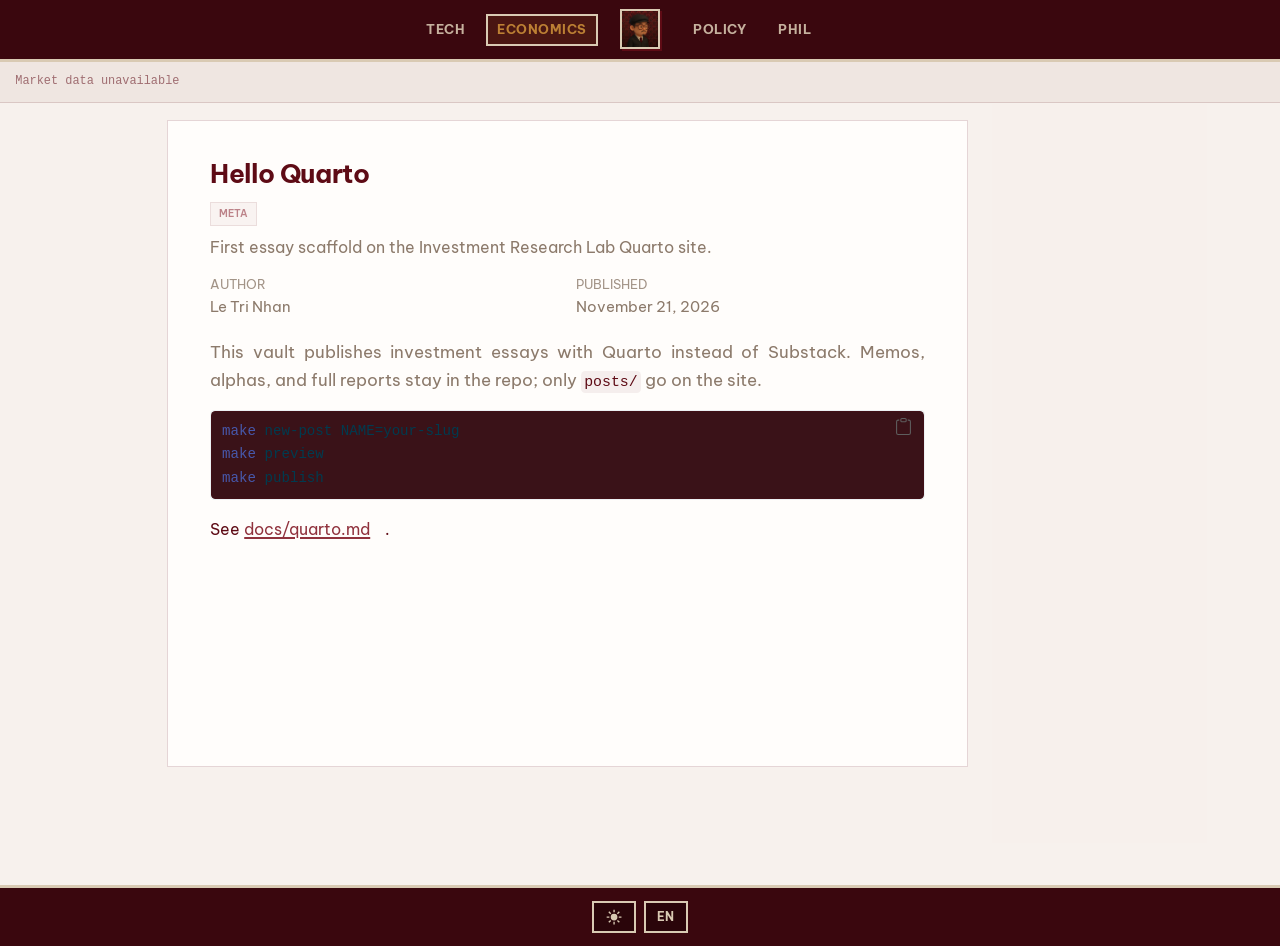
==== commit 1684fae2: "Built site for gh-pages" ====
--- a/posts/hello-quarto/index.html
+++ b/posts/hello-quarto/index.html
@@ -153,7 +153,7 @@
   </li>  
   <li class="nav-item">
     <a class="nav-link" href="https://letrinhandn.github.io/philosophy-lab/"> 
-<span class="menu-text">Philosophy</span></a>
+<span class="menu-text">Phil</span></a>
   </li>  
 </ul>
           </div> <!-- /navcollapse -->
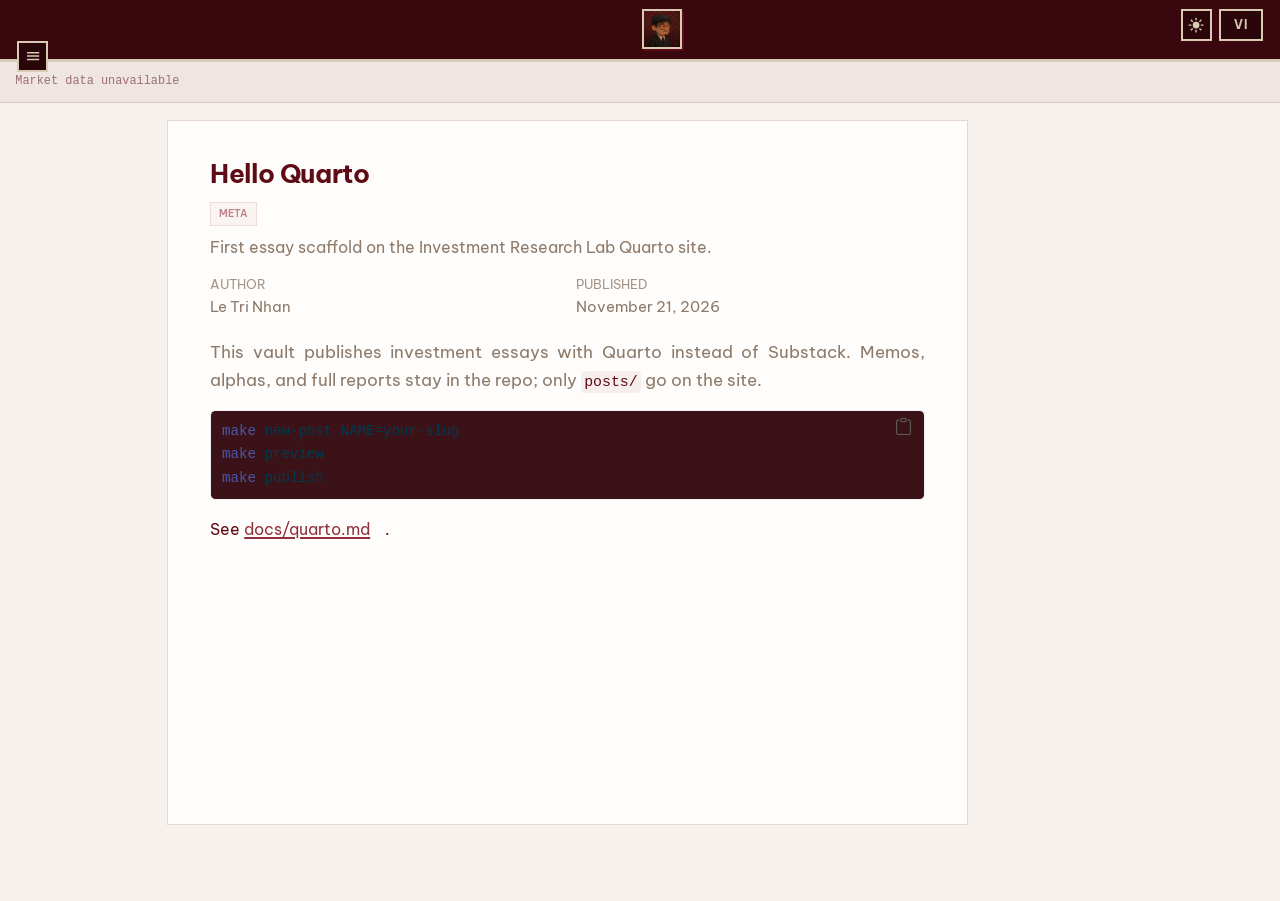
==== commit 79d15438: "Built site for gh-pages" ====
--- a/posts/hello-quarto/index.html
+++ b/posts/hello-quarto/index.html
@@ -74,7 +74,7 @@
 <link href="../../site_libs/quarto-html/quarto-syntax-highlighting-37eea08aefeeee20ff55810ff984fec1.css" rel="stylesheet" id="quarto-text-highlighting-styles">
 <script src="../../site_libs/bootstrap/bootstrap.min.js"></script>
 <link href="../../site_libs/bootstrap/bootstrap-icons.css" rel="stylesheet">
-<link href="../../site_libs/bootstrap/bootstrap-223701aa025dce9971712043ead1b93d.min.css" rel="stylesheet" append-hash="true" id="quarto-bootstrap" data-mode="light">
+<link href="../../site_libs/bootstrap/bootstrap-75dc4cf192016c55b9d33042b8f943cb.min.css" rel="stylesheet" append-hash="true" id="quarto-bootstrap" data-mode="light">
 <script id="quarto-search-options" type="application/json">{
   "language": {
     "search-no-results-text": "No results",
@@ -153,7 +153,7 @@
   </li>  
   <li class="nav-item">
     <a class="nav-link" href="https://letrinhandn.github.io/philosophy-lab/"> 
-<span class="menu-text">Phil</span></a>
+<span class="menu-text">Philosophy</span></a>
   </li>  
 </ul>
           </div> <!-- /navcollapse -->
@@ -265,6 +265,17 @@
     }
   }
 
+  function currentLabKey() {
+    var labKey = PORT_LAB[location.port] || null;
+    if (!labKey) {
+      var m = location.pathname.match(
+        /\/(tech-lab|economic-lab|policy-lab|philosophy-lab|letrinhan-site)(?:\/|$)/
+      );
+      if (m) labKey = m[1];
+    }
+    return labKey;
+  }
+
   function rewriteLocalNav() {
     if (!isLocalHost()) return;
     document
@@ -273,28 +284,25 @@
         var next = resolveSiteHref(a.getAttribute("href"));
         if (next) a.setAttribute("href", next);
       });
-
-    var labKey = PORT_LAB[location.port] || null;
-    if (!labKey) {
-      var m = location.pathname.match(
-        /\/(tech-lab|economic-lab|policy-lab|philosophy-lab|letrinhan-site)(?:\/|$)/
-      );
-      if (m) labKey = m[1];
-    }
+  }
+
+  function markActiveLinks() {
+    var labKey = currentLabKey();
     if (!labKey) return;
-
     var localHref = LOCAL_BASE[labKey];
-    document.querySelectorAll(".navbar-nav .nav-link").forEach(function (a) {
-      var href = a.getAttribute("href") || "";
-      var on =
-        href === localHref ||
-        href.indexOf(PROD_ORIGIN + "/" + labKey) === 0 ||
-        (localHref && href.indexOf(localHref) === 0);
-      if (on) {
-        a.classList.add("active");
-        a.setAttribute("aria-current", "page");
-      }
-    });
+    var prodHref = PROD_ORIGIN + "/" + labKey;
+    document
+      .querySelectorAll(".navbar-nav .nav-link, .site-drawer-link")
+      .forEach(function (a) {
+        var href = a.getAttribute("href") || "";
+        var on =
+          href === localHref ||
+          href.indexOf(prodHref) === 0 ||
+          (localHref && href.indexOf(localHref) === 0);
+        a.classList.toggle("active", on);
+        if (on) a.setAttribute("aria-current", "page");
+        else a.removeAttribute("aria-current");
+      });
   }
 
   var brand = document.querySelector(".navbar-brand");
@@ -333,6 +341,13 @@
 
   function moonSvg() {
     return '<svg viewBox="0 0 24 24" aria-hidden="true" fill="currentColor"><path d="M20.5 14.2A8.5 8.5 0 0 1 9.8 3.5 7 7 0 1 0 20.5 14.2Z"/></svg>';
+  }
+
+  function menuSvg(open) {
+    if (open) {
+      return '<svg viewBox="0 0 24 24" aria-hidden="true" fill="none" stroke="currentColor" stroke-width="2.2"><path stroke-linecap="square" d="M6 6l12 12M18 6L6 18"/></svg>';
+    }
+    return '<svg viewBox="0 0 24 24" aria-hidden="true" fill="none" stroke="currentColor" stroke-width="2.2"><path stroke-linecap="square" d="M4 7h16M4 12h16M4 17h16"/></svg>';
   }
 
   function applyTheme(theme) {
@@ -347,6 +362,33 @@
     }
   }
 
+  function navLabelFor(href, fallback, lang) {
+    var path = (href || "").toLowerCase();
+    if (path.indexOf("philosophy-lab") !== -1) {
+      return lang === "en" ? "Philosophy" : "Triết học";
+    }
+    if (path.indexOf("tech-lab") !== -1) return "Tech";
+    if (path.indexOf("economic-lab") !== -1) return "Economics";
+    if (path.indexOf("policy-lab") !== -1) return "Policy";
+    var t = (fallback || "").replace(/\s+/g, " ").trim();
+    // Never keep abbreviated Phil / Triết in the chrome
+    if (/^phil$/i.test(t) || /^tri[eế]t$/i.test(t)) {
+      return lang === "en" ? "Philosophy" : "Triết học";
+    }
+    return t;
+  }
+
+  function syncNavLabels(lang) {
+    document.querySelectorAll(".site-drawer-link, .navbar-nav .nav-link").forEach(function (a) {
+      var href = a.getAttribute("href") || "";
+      var next = navLabelFor(href, a.textContent, lang);
+      if (next) {
+        a.textContent = next;
+        a.title = next;
+      }
+    });
+  }
+
   function applyLang(lang) {
     if (lang !== "vi" && lang !== "en") lang = "vi";
     try {
@@ -354,7 +396,9 @@
     } catch (e) {}
     document.documentElement.dataset.lang = lang;
     var btn = document.getElementById("lang-chip");
-    if (btn) btn.textContent = lang === "vi" ? "VI" : "EN";
+    // Label = destination language (USWDS two-language pattern)
+    if (btn) btn.textContent = lang === "vi" ? "EN" : "VI";
+    syncNavLabels(lang);
     buildLangToc(lang);
   }
 
@@ -401,7 +445,7 @@
           id +
           '" class="nav-link">' +
           text +
-          '</a><ul>';
+          "</a><ul>";
         pendingClose = true;
       } else {
         if (!pendingClose) {
@@ -421,28 +465,30 @@
     sidebar.innerHTML = html;
   }
 
-  function ensureFooterHost() {
-    var footer = document.getElementById("quarto-footer");
-    if (!footer) {
-      footer = document.createElement("footer");
-      footer.id = "quarto-footer";
-      footer.className = "footer bg-primary lab-site-footer";
-      document.body.appendChild(footer);
-    }
-    footer.classList.add("lab-site-footer");
-    var nav = footer.querySelector(".nav-footer");
-    if (!nav) {
-      nav = document.createElement("div");
-      nav.className = "nav-footer";
-      footer.appendChild(nav);
-    }
-    return nav;
-  }
-
-  if (!document.getElementById("site-controls")) {
-    var host = ensureFooterHost();
+  function collectNavItems() {
+    var lang = readLang();
+    var seen = {};
+    var items = [];
+    document.querySelectorAll(".navbar-nav .nav-link").forEach(function (a) {
+      var href = a.getAttribute("href") || "";
+      var raw = (a.textContent || "").replace(/\s+/g, " ").trim();
+      if (!href || !raw) return;
+      var resolved = resolveSiteHref(href);
+      var text = navLabelFor(resolved || href, raw, lang);
+      var key = resolved + "|" + text.toLowerCase();
+      if (seen[key]) return;
+      seen[key] = true;
+      items.push({ href: resolved, text: text, title: text });
+    });
+    return items;
+  }
+
+  function ensureControls(host) {
+    if (document.getElementById("site-controls")) {
+      return document.getElementById("site-controls");
+    }
     var wrap = document.createElement("div");
-    wrap.className = "site-controls";
+    wrap.className = "site-controls site-controls-header";
     wrap.id = "site-controls";
 
     var themeBtn = document.createElement("button");
@@ -468,10 +514,149 @@
     wrap.appendChild(themeBtn);
     wrap.appendChild(langBtn);
     host.appendChild(wrap);
-  }
-
+    return wrap;
+  }
+
+  function mountLeftDrawer() {
+    var navbar =
+      document.querySelector("#quarto-header .navbar") ||
+      document.querySelector(".navbar");
+    var host =
+      document.querySelector("#quarto-header .navbar-container") ||
+      document.querySelector(".navbar .container-fluid") ||
+      navbar;
+    if (!navbar || !host) return;
+
+    document.body.classList.add("lab-hub-chrome");
+
+    var oldFooter = document.getElementById("quarto-footer");
+    if (oldFooter) oldFooter.remove();
+
+    var collapse = document.getElementById("navbarCollapse");
+    var items = collectNavItems();
+    if (collapse) {
+      collapse.classList.remove("show");
+      collapse.setAttribute("hidden", "");
+      collapse.style.display = "none";
+    }
+
+    var toggler =
+      document.querySelector(".navbar-toggler") ||
+      document.getElementById("lab-menu-btn");
+    if (!toggler) {
+      toggler = document.createElement("button");
+      toggler.type = "button";
+      toggler.className = "navbar-toggler lab-menu-btn";
+      toggler.id = "lab-menu-btn";
+      host.insertBefore(toggler, host.firstChild);
+    }
+    toggler.classList.add("lab-menu-btn", "header-chip", "is-icon");
+    toggler.removeAttribute("data-bs-toggle");
+    toggler.removeAttribute("data-bs-target");
+    toggler.removeAttribute("aria-controls");
+    toggler.setAttribute("type", "button");
+    toggler.setAttribute("aria-expanded", "false");
+    toggler.setAttribute("aria-controls", "lab-drawer");
+    toggler.setAttribute("aria-label", "Open menu");
+    toggler.title = "Open menu";
+    toggler.innerHTML = menuSvg(false);
+
+    // Keep brand visually centered; move controls to the right edge of the bar
+    var brandBox =
+      host.querySelector(".navbar-brand-container") ||
+      host.querySelector(".navbar-brand");
+    ensureControls(host);
+
+    // Force hub order: menu | brand | controls
+    host.classList.add("lab-header-bar");
+    if (brandBox) brandBox.classList.add("lab-header-brand");
+
+    if (document.getElementById("lab-drawer-layer")) {
+      markActiveLinks();
+      return;
+    }
+
+    var layer = document.createElement("div");
+    layer.className = "site-drawer-layer";
+    layer.id = "lab-drawer-layer";
+    layer.setAttribute("aria-hidden", "true");
+
+    var backdrop = document.createElement("button");
+    backdrop.type = "button";
+    backdrop.className = "site-drawer-backdrop";
+    backdrop.setAttribute("aria-label", "Close menu");
+    backdrop.tabIndex = -1;
+
+    var drawer = document.createElement("nav");
+    drawer.className = "site-drawer";
+    drawer.id = "lab-drawer";
+    drawer.setAttribute("aria-label", "Notebooks");
+
+    var label = document.createElement("p");
+    label.className = "site-drawer-label";
+    label.textContent = "Notebooks";
+    drawer.appendChild(label);
+
+    items.forEach(function (item) {
+      var a = document.createElement("a");
+      a.className = "site-drawer-link";
+      a.href = item.href;
+      a.title = item.title;
+      a.textContent = item.text;
+      a.tabIndex = -1;
+      a.addEventListener("click", function () {
+        setDrawerOpen(false);
+      });
+      drawer.appendChild(a);
+    });
+
+    layer.appendChild(backdrop);
+    layer.appendChild(drawer);
+    document.body.appendChild(layer);
+
+    var open = false;
+    function setDrawerOpen(next) {
+      open = !!next;
+      layer.classList.toggle("is-open", open);
+      layer.setAttribute("aria-hidden", open ? "false" : "true");
+      document.body.classList.toggle("lab-drawer-open", open);
+      document.body.style.overflow = open ? "hidden" : "";
+      toggler.setAttribute("aria-expanded", open ? "true" : "false");
+      toggler.setAttribute("aria-label", open ? "Close menu" : "Open menu");
+      toggler.title = open ? "Close menu" : "Open menu";
+      toggler.innerHTML = menuSvg(open);
+      backdrop.tabIndex = open ? 0 : -1;
+      drawer.querySelectorAll(".site-drawer-link").forEach(function (a) {
+        a.tabIndex = open ? 0 : -1;
+      });
+    }
+
+    toggler.addEventListener("click", function (event) {
+      event.preventDefault();
+      event.stopPropagation();
+      setDrawerOpen(!open);
+    });
+    backdrop.addEventListener("click", function () {
+      setDrawerOpen(false);
+    });
+    window.addEventListener("keydown", function (event) {
+      if (event.key === "Escape" && open) setDrawerOpen(false);
+    });
+    window.addEventListener(
+      "scroll",
+      function () {
+        if (open) setDrawerOpen(false);
+      },
+      { passive: true }
+    );
+
+    markActiveLinks();
+  }
+
+  mountLeftDrawer();
   applyTheme(readTheme());
   applyLang(readLang());
+  markActiveLinks();
 });
 </script>
 <style>
@@ -519,13 +704,11 @@
     align-items: stretch;
   }
 
-  /* Mobile nav open → hide ticker under the dropdown */
-  @media (max-width: 991.98px) {
-    #quarto-header:has(#navbarCollapse.show) .lab-market-ticker {
-      display: none !important;
-      height: 0 !important;
-      border: 0 !important;
-    }
+  /* Drawer open → hide ticker (hub-synced left drawer) */
+  body.lab-drawer-open .lab-market-ticker {
+    display: none !important;
+    height: 0 !important;
+    border: 0 !important;
   }
 
   html[data-theme="light"] .lab-market-ticker {
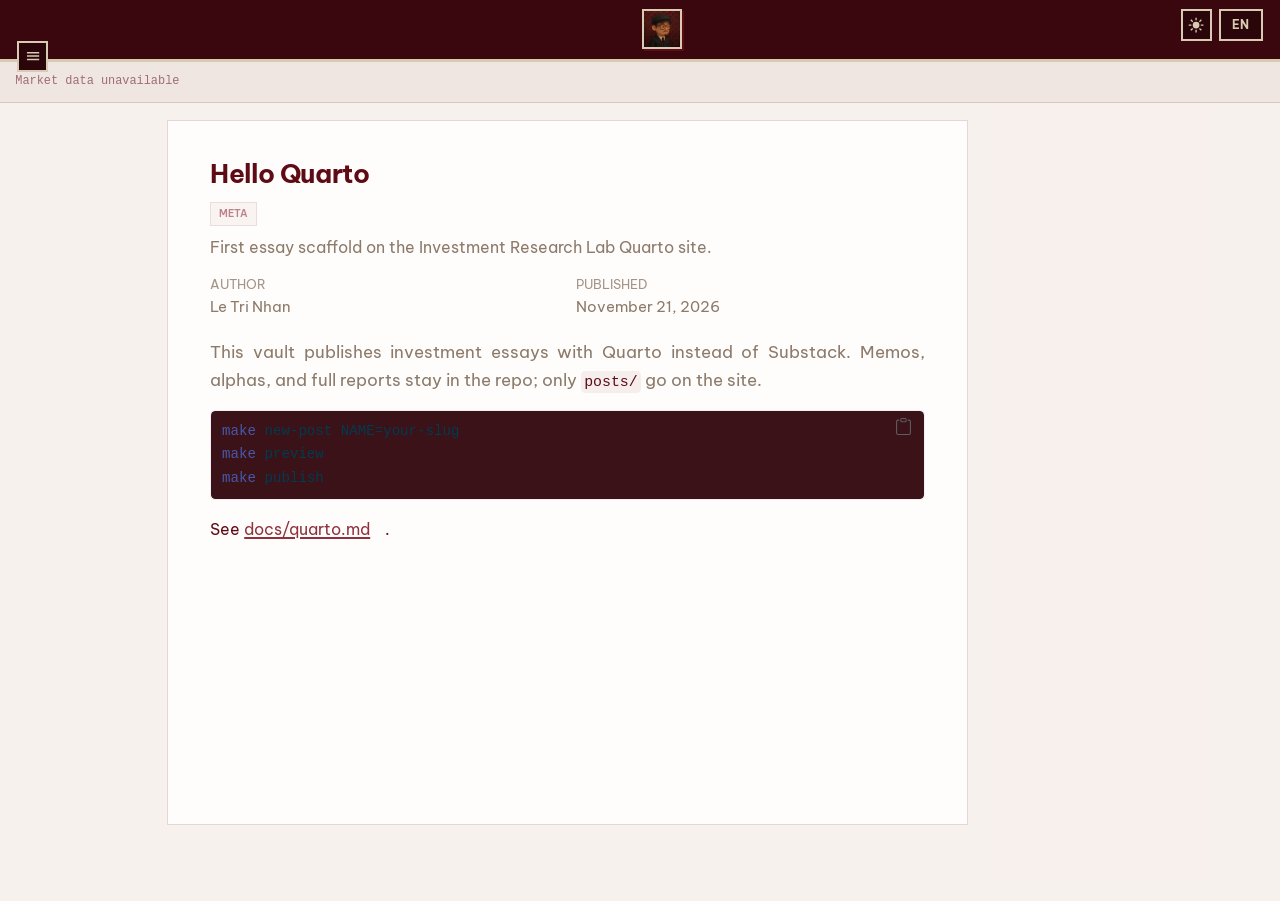
==== commit b18534a9: "Built site for gh-pages" ====
--- a/posts/hello-quarto/index.html
+++ b/posts/hello-quarto/index.html
@@ -74,7 +74,7 @@
 <link href="../../site_libs/quarto-html/quarto-syntax-highlighting-37eea08aefeeee20ff55810ff984fec1.css" rel="stylesheet" id="quarto-text-highlighting-styles">
 <script src="../../site_libs/bootstrap/bootstrap.min.js"></script>
 <link href="../../site_libs/bootstrap/bootstrap-icons.css" rel="stylesheet">
-<link href="../../site_libs/bootstrap/bootstrap-75dc4cf192016c55b9d33042b8f943cb.min.css" rel="stylesheet" append-hash="true" id="quarto-bootstrap" data-mode="light">
+<link href="../../site_libs/bootstrap/bootstrap-871bd949cf36042c4977230cf1a6bc03.min.css" rel="stylesheet" append-hash="true" id="quarto-bootstrap" data-mode="light">
 <script id="quarto-search-options" type="application/json">{
   "language": {
     "search-no-results-text": "No results",
@@ -364,16 +364,17 @@
 
   function navLabelFor(href, fallback, lang) {
     var path = (href || "").toLowerCase();
+    var vi = lang !== "en";
     if (path.indexOf("philosophy-lab") !== -1) {
-      return lang === "en" ? "Philosophy" : "Triết học";
-    }
-    if (path.indexOf("tech-lab") !== -1) return "Tech";
-    if (path.indexOf("economic-lab") !== -1) return "Economics";
-    if (path.indexOf("policy-lab") !== -1) return "Policy";
+      return vi ? "Triết học" : "Philosophy";
+    }
+    if (path.indexOf("tech-lab") !== -1) return vi ? "Công nghệ" : "Tech";
+    if (path.indexOf("economic-lab") !== -1) return vi ? "Kinh tế" : "Economics";
+    if (path.indexOf("policy-lab") !== -1) return vi ? "Chính sách" : "Policy";
     var t = (fallback || "").replace(/\s+/g, " ").trim();
     // Never keep abbreviated Phil / Triết in the chrome
     if (/^phil$/i.test(t) || /^tri[eế]t$/i.test(t)) {
-      return lang === "en" ? "Philosophy" : "Triết học";
+      return vi ? "Triết học" : "Philosophy";
     }
     return t;
   }
@@ -396,8 +397,10 @@
     } catch (e) {}
     document.documentElement.dataset.lang = lang;
     var btn = document.getElementById("lang-chip");
-    // Label = destination language (USWDS two-language pattern)
-    if (btn) btn.textContent = lang === "vi" ? "EN" : "VI";
+    // Current language chip (VI / EN) — matches visible copy
+    if (btn) btn.textContent = lang === "vi" ? "VI" : "EN";
+    var notebooks = document.querySelector(".site-drawer-label");
+    if (notebooks) notebooks.textContent = lang === "vi" ? "Sổ tay" : "Notebooks";
     syncNavLabels(lang);
     buildLangToc(lang);
   }
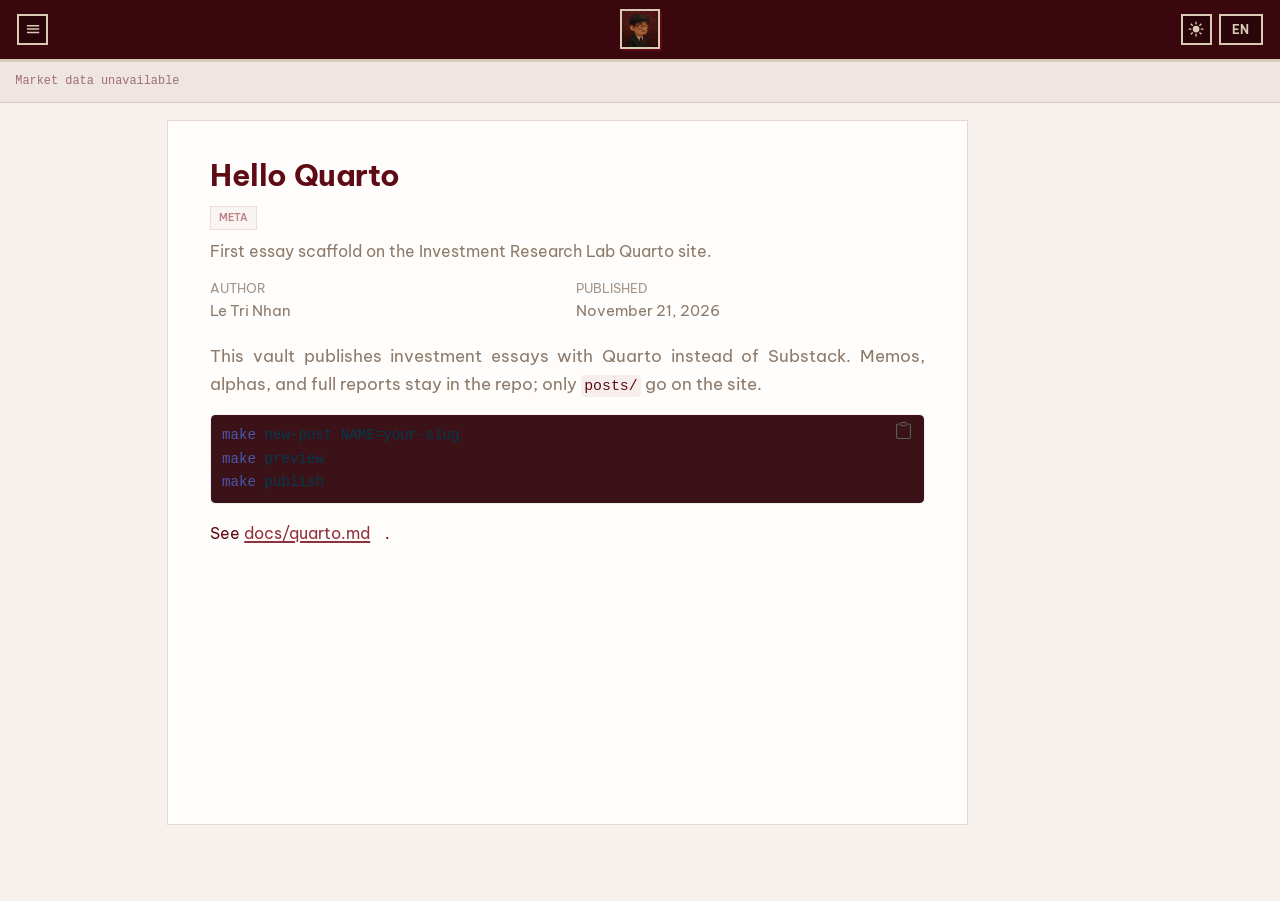
==== commit 823a3a8f: "Built site for gh-pages" ====
--- a/posts/hello-quarto/index.html
+++ b/posts/hello-quarto/index.html
@@ -74,7 +74,7 @@
 <link href="../../site_libs/quarto-html/quarto-syntax-highlighting-37eea08aefeeee20ff55810ff984fec1.css" rel="stylesheet" id="quarto-text-highlighting-styles">
 <script src="../../site_libs/bootstrap/bootstrap.min.js"></script>
 <link href="../../site_libs/bootstrap/bootstrap-icons.css" rel="stylesheet">
-<link href="../../site_libs/bootstrap/bootstrap-871bd949cf36042c4977230cf1a6bc03.min.css" rel="stylesheet" append-hash="true" id="quarto-bootstrap" data-mode="light">
+<link href="../../site_libs/bootstrap/bootstrap-d0a110e66f5a62e0cf5ec2116f73c4b5.min.css" rel="stylesheet" append-hash="true" id="quarto-bootstrap" data-mode="light">
 <script id="quarto-search-options" type="application/json">{
   "language": {
     "search-no-results-text": "No results",
@@ -568,7 +568,22 @@
     var brandBox =
       host.querySelector(".navbar-brand-container") ||
       host.querySelector(".navbar-brand");
-    ensureControls(host);
+    var controls = ensureControls(host);
+
+    // Force single-row DOM order: menu | (absolute brand) | theme/lang
+    // Prevents Bootstrap order from dropping the toggler onto grid row 2
+    if (toggler.parentNode === host) host.insertBefore(toggler, host.firstChild);
+    if (brandBox && brandBox.parentNode === host) {
+      brandBox.classList.add("lab-header-brand");
+      host.insertBefore(brandBox, toggler.nextSibling);
+    }
+    if (controls && controls.parentNode === host) host.appendChild(controls);
+    if (collapse && collapse.parentNode === host) {
+      collapse.setAttribute("hidden", "");
+      collapse.style.display = "none";
+    }
+    var tools = host.querySelector(".quarto-navbar-tools");
+    if (tools) tools.style.display = "none";
 
     // Force hub order: menu | brand | controls
     host.classList.add("lab-header-bar");
